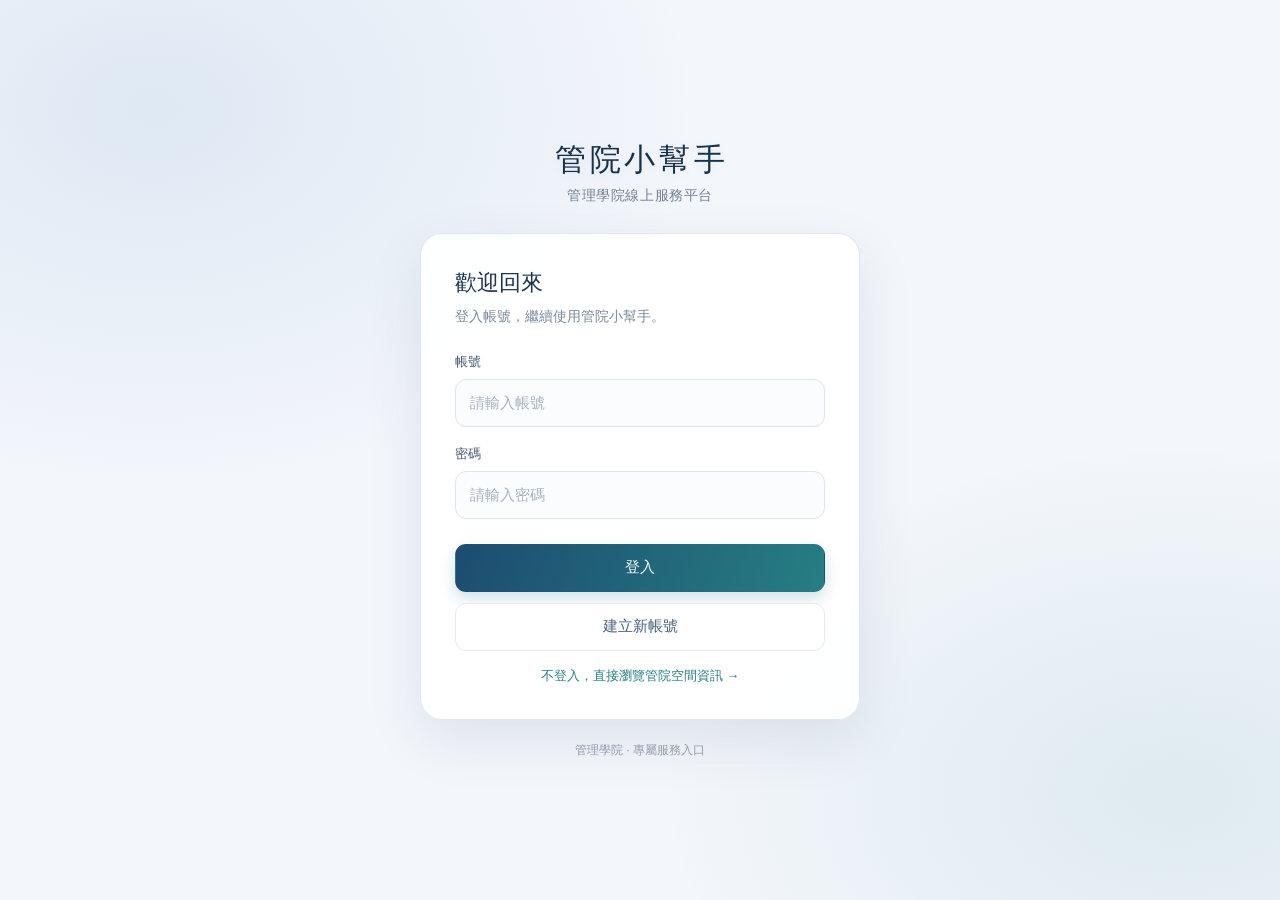
==== frontend/admin_users.html @ d0162469 "三模組資料庫建立" ====
<!doctype html>
<html lang="zh-Hant">
<head>
    <meta charset="UTF-8">
    <title>帳號審核管理 - 管院小幫手</title>
    <style>
        body { font-family: "Noto Sans TC", sans-serif; margin: 0; background: #f3f6fb; color: #17283e; }
        .container { max-width: 960px; margin: 0 auto; padding: 0 20px 40px; }
        .card { background: #fff; padding: 24px; border-radius: 14px; box-shadow: 0 6px 20px rgba(0,0,0,0.06); }
        table { width: 100%; border-collapse: collapse; margin-top: 16px; }
        th, td { padding: 12px; border-bottom: 1px solid #e2e8f0; text-align: left; font-size: 14px; }
        th { background: #f8fafc; color: #475569; }
        .badge { padding: 4px 10px; border-radius: 99px; font-size: 12px; font-weight: 600; }
        .pending { background: #fef3c7; color: #b45309; }
        .approved { background: #dcfce7; color: #15803d; }
        .rejected { background: #fee2e2; color: #b91c1c; }
        button { padding: 6px 12px; border: none; border-radius: 6px; cursor: pointer; font-size: 13px; margin-right: 4px; }
        .btn-approve { background: #16a34a; color: #fff; }
        .btn-reject { background: #dc2626; color: #fff; }
    </style>
</head>
<body>
    <div id="navbar"></div>
    <main class="container">
        <div class="card">
            <h2>帳號註冊審核與權限管理</h2>
            <table>
                <thead>
                    <tr>
                        <th>ID</th>
                        <th>帳號</th>
                        <th>信箱</th>
                        <th>角色</th>
                        <th>審核狀態</th>
                        <th>操作</th>
                    </tr>
                </thead>
                <tbody id="userTableBody"></tbody>
            </table>
        </div>
    </main>

    <script src="js/common.js"></script>
    <script>
        const currentUser = requireLogin();
        if (currentUser && currentUser.role_name !== "Admin") {
            alert("僅管理員可進入此頁面");
            window.location.href = "spaces.html";
        }
        renderNavbar("admin_users");

        async function loadUsers() {
            const res = await fetch(`${API_BASE}/admin/users`);
            const data = await res.json();
            const tbody = document.getElementById("userTableBody");
            tbody.innerHTML = "";

            (data.users || []).forEach(u => {
                const statusText = { pending: "待審核", approved: "已通過", rejected: "已退件" }[u.status] || u.status;
                tbody.innerHTML += `
                    <tr>
                        <td>${u.user_id}</td>
                        <td>${u.username}</td>
                        <td>${u.email}</td>
                        <td>
                            <select id="role_${u.user_id}">
                                <option value="1" ${u.role_id === 1 ? "selected" : ""}>Admin</option>
                                <option value="2" ${u.role_id === 2 ? "selected" : ""}>Teacher</option>
                                <option value="3" ${u.role_id === 3 ? "selected" : ""}>User</option>
                            </select>
                        </td>
                        <td><span class="badge ${u.status}">${statusText}</span></td>
                        <td>
                            <button class="btn-approve" onclick="reviewUser(${u.user_id}, 'approved')">通過</button>
                            <button class="btn-reject" onclick="reviewUser(${u.user_id}, 'rejected')">退件</button>
                        </td>
                    </tr>
                `;
            });
        }

        async function reviewUser(userId, status) {
            const roleId = document.getElementById(`role_${userId}`).value;
            const res = await fetch(`${API_BASE}/admin/users/${userId}/review`, {
                method: "PUT",
                headers: { "Content-Type": "application/json" },
                body: JSON.stringify({ status, role_id: parseInt(roleId, 10) })
            });
            const data = await res.json();
            alert(data.message);
            loadUsers();
        }

        loadUsers();
    </script>
</body>
</html>
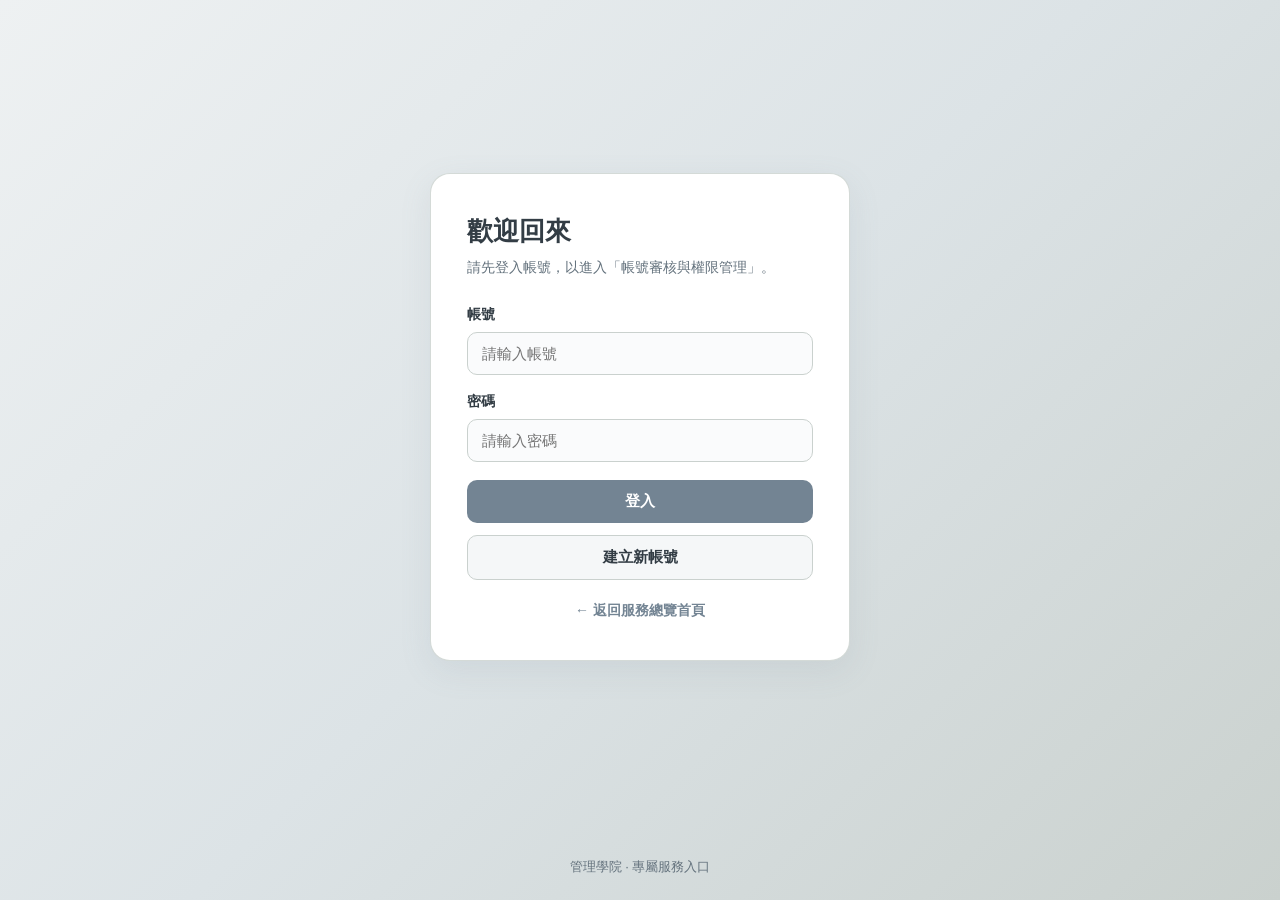
==== commit f1526a82: "改頁面顏色" ====
--- a/frontend/admin_users.html
+++ b/frontend/admin_users.html
@@ -1,97 +1,322 @@
-<!doctype html>
-<html lang="zh-Hant">
+<!DOCTYPE html>
+<html lang="zh-TW">
 <head>
     <meta charset="UTF-8">
-    <title>帳號審核管理 - 管院小幫手</title>
+    <meta name="viewport" content="width=device-width, initial-scale=1.0">
+    <title>帳號審核與權限管理 - 管院小幫手</title>
+    <link rel="stylesheet" href="style.css">
     <style>
-        body { font-family: "Noto Sans TC", sans-serif; margin: 0; background: #f3f6fb; color: #17283e; }
-        .container { max-width: 960px; margin: 0 auto; padding: 0 20px 40px; }
-        .card { background: #fff; padding: 24px; border-radius: 14px; box-shadow: 0 6px 20px rgba(0,0,0,0.06); }
-        table { width: 100%; border-collapse: collapse; margin-top: 16px; }
-        th, td { padding: 12px; border-bottom: 1px solid #e2e8f0; text-align: left; font-size: 14px; }
-        th { background: #f8fafc; color: #475569; }
-        .badge { padding: 4px 10px; border-radius: 99px; font-size: 12px; font-weight: 600; }
-        .pending { background: #fef3c7; color: #b45309; }
-        .approved { background: #dcfce7; color: #15803d; }
-        .rejected { background: #fee2e2; color: #b91c1c; }
-        button { padding: 6px 12px; border: none; border-radius: 6px; cursor: pointer; font-size: 13px; margin-right: 4px; }
-        .btn-approve { background: #16a34a; color: #fff; }
-        .btn-reject { background: #dc2626; color: #fff; }
+        /* 管理員頁面專屬微調（延續全站莫蘭迪灰藍色系） */
+        .filter-bar {
+            display: flex;
+            flex-wrap: wrap;
+            gap: 10px;
+            margin-bottom: 20px;
+        }
+        .filter-btn {
+            background: rgba(255, 255, 255, 0.75);
+            border: 1px solid var(--color-sage-grey);
+            color: var(--text-muted);
+            padding: 8px 16px;
+            border-radius: 999px;
+            font-size: 13px;
+            font-weight: bold;
+            cursor: pointer;
+            transition: all 0.2s;
+        }
+        .filter-btn:hover {
+            background: #ffffff;
+            color: var(--color-primary);
+            border-color: var(--color-mid);
+        }
+        .filter-btn.active {
+            background: var(--color-primary);
+            color: #ffffff;
+            border-color: var(--color-primary);
+        }
+
+        .status-badge {
+            display: inline-block;
+            padding: 4px 10px;
+            border-radius: 999px;
+            font-size: 12px;
+            font-weight: bold;
+        }
+        .status-pending {
+            background: #eef2f4;
+            color: var(--color-primary);
+            border: 1px solid var(--color-mist-blue);
+        }
+        .status-approved {
+            background: #e3ece9;
+            color: #4a6b62;
+            border: 1px solid #bfd1cb;
+        }
+        .status-rejected {
+            background: #f2e8e8;
+            color: #8c5a5a;
+            border: 1px solid #dec7c7;
+        }
+
+        .role-select {
+            padding: 6px 10px;
+            border: 1px solid var(--color-sage-grey);
+            border-radius: 8px;
+            font-size: 13px;
+            color: var(--text-main);
+            background: #fafbfc;
+            outline: none;
+        }
+        .role-select:focus {
+            border-color: var(--color-primary);
+        }
+
+        .action-group {
+            display: flex;
+            gap: 6px;
+            flex-wrap: wrap;
+        }
+        .btn-sm {
+            padding: 6px 12px;
+            border-radius: 8px;
+            font-size: 12px;
+            font-weight: bold;
+            cursor: pointer;
+            border: none;
+            transition: background 0.2s;
+        }
+        .btn-approve {
+            background: var(--color-primary);
+            color: #ffffff;
+        }
+        .btn-approve:hover {
+            background: var(--color-primary-dark);
+        }
+        .btn-reject {
+            background: var(--color-secondary);
+            color: #ffffff;
+        }
+        .btn-reject:hover {
+            background: var(--color-primary);
+        }
+        .btn-delete {
+            background: transparent;
+            border: 1px solid var(--color-mid);
+            color: var(--text-muted);
+        }
+        .btn-delete:hover {
+            background: #f2e8e8;
+            border-color: #dec7c7;
+            color: #8c5a5a;
+        }
+        .self-tag {
+            font-size: 12px;
+            color: var(--text-muted);
+            font-style: italic;
+        }
+        .empty-row {
+            text-align: center;
+            color: var(--text-muted);
+            padding: 32px !important;
+        }
     </style>
 </head>
 <body>
-    <div id="navbar"></div>
+
+    <nav class="navbar">
+        <a href="index.html" class="brand">管院小幫手</a>
+        <div class="nav-right">
+            <span id="welcome-text">載入中...</span>
+            <span class="role-badge">Admin</span>
+            <a href="index.html" class="btn-logout" style="text-decoration: none;">← 返回服務總覽</a>
+            <button class="btn-logout" onclick="logout()">登出</button>
+        </div>
+    </nav>
+
     <main class="container">
-        <div class="card">
-            <h2>帳號註冊審核與權限管理</h2>
+        <div class="header-text">
+            <h1>帳號審核與權限管理</h1>
+            <p>審核新註冊的使用者申請，並指派系統角色權限（Admin / Teacher / User）</p>
+        </div>
+
+        <!-- 狀態篩選列 -->
+        <div class="filter-bar">
+            <button class="filter-btn active" onclick="setFilter('all', this)">全部帳號</button>
+            <button class="filter-btn" onclick="setFilter('pending', this)">待審核 (Pending)</button>
+            <button class="filter-btn" onclick="setFilter('approved', this)">已通過 (Approved)</button>
+            <button class="filter-btn" onclick="setFilter('rejected', this)">已退件 (Rejected)</button>
+        </div>
+
+        <!-- 使用者資料表 -->
+        <div class="table-box">
             <table>
                 <thead>
                     <tr>
                         <th>ID</th>
                         <th>帳號</th>
-                        <th>信箱</th>
-                        <th>角色</th>
+                        <th>學校信箱</th>
+                        <th>指派角色</th>
                         <th>審核狀態</th>
-                        <th>操作</th>
+                        <th>管理操作</th>
                     </tr>
                 </thead>
-                <tbody id="userTableBody"></tbody>
+                <tbody id="users-tbody">
+                    <tr>
+                        <td colspan="6" class="empty-row">資料載入中...</td>
+                    </tr>
+                </tbody>
             </table>
         </div>
     </main>
 
-    <script src="js/common.js"></script>
+    <footer>管理學院 · 專屬服務入口</footer>
+
     <script>
-        const currentUser = requireLogin();
-        if (currentUser && currentUser.role_name !== "Admin") {
-            alert("僅管理員可進入此頁面");
-            window.location.href = "spaces.html";
-        }
-        renderNavbar("admin_users");
-
-        async function loadUsers() {
-            const res = await fetch(`${API_BASE}/admin/users`);
-            const data = await res.json();
-            const tbody = document.getElementById("userTableBody");
-            tbody.innerHTML = "";
-
-            (data.users || []).forEach(u => {
-                const statusText = { pending: "待審核", approved: "已通過", rejected: "已退件" }[u.status] || u.status;
-                tbody.innerHTML += `
+        const API_BASE = 'http://127.0.0.1:5000/api';
+        const currentUser = JSON.parse(localStorage.getItem('user') || 'null');
+
+        // 1. 權限檢查：未登入或非 Admin 導回對應頁面
+        if (!currentUser) {
+            alert('請先登入系統');
+            window.location.href = 'login.html?redirect=admin_users.html';
+        } else if (currentUser.role !== 'Admin' && currentUser.role_id !== 1) {
+            alert('權限不足，僅限管理員進入此頁面');
+            window.location.href = 'index.html';
+        } else {
+            document.getElementById('welcome-text').innerHTML = `您好，<strong>${currentUser.username}</strong>`;
+        }
+
+        let allUsers = [];
+        let currentFilter = 'all';
+
+        // 2. 載入所有使用者清單
+        async function fetchUsers() {
+            try {
+                const res = await fetch(`${API_BASE}/users`);
+                const data = await res.json();
+
+                if (!res.ok) {
+                    alert(data.error || '無法取得使用者清單');
+                    return;
+                }
+
+                allUsers = Array.isArray(data) ? data : (data.users || []);
+                renderTable();
+            } catch (err) {
+                document.getElementById('users-tbody').innerHTML =
+                    '<tr><td colspan="6" class="empty-row">無法連線至後端伺服器，請確認 Flask 是否已啟動。</td></tr>';
+            }
+        }
+
+        function setFilter(status, btnEl) {
+            currentFilter = status;
+            document.querySelectorAll('.filter-btn').forEach(btn => btn.classList.remove('active'));
+            btnEl.classList.add('active');
+            renderTable();
+        }
+
+        function renderTable() {
+            const tbody = document.getElementById('users-tbody');
+            const filtered = currentFilter === 'all'
+                ? allUsers
+                : allUsers.filter(u => u.status === currentFilter);
+
+            if (filtered.length === 0) {
+                tbody.innerHTML = '<tr><td colspan="6" class="empty-row">目前沒有符合條件的帳號資料</td></tr>';
+                return;
+            }
+
+            const statusLabels = {
+                pending: '<span class="status-badge status-pending">待審核</span>',
+                approved: '<span class="status-badge status-approved">已通過</span>',
+                rejected: '<span class="status-badge status-rejected">已退件</span>'
+            };
+
+            tbody.innerHTML = filtered.map(u => {
+                const isSelf = u.id === currentUser.id || u.username === currentUser.username;
+                const roleId = Number(u.role_id) || (u.role === 'Admin' ? 1 : u.role === 'Teacher' ? 2 : 3);
+
+                return `
                     <tr>
-                        <td>${u.user_id}</td>
-                        <td>${u.username}</td>
+                        <td>${u.id}</td>
+                        <td><strong>${u.username}</strong></td>
                         <td>${u.email}</td>
                         <td>
-                            <select id="role_${u.user_id}">
-                                <option value="1" ${u.role_id === 1 ? "selected" : ""}>Admin</option>
-                                <option value="2" ${u.role_id === 2 ? "selected" : ""}>Teacher</option>
-                                <option value="3" ${u.role_id === 3 ? "selected" : ""}>User</option>
+                            <select class="role-select" ${isSelf ? 'disabled' : ''}
+                                onchange="updateUser(${u.id}, '${u.status}', this.value)">
+                                <option value="1" ${roleId === 1 ? 'selected' : ''}>Admin (管理員)</option>
+                                <option value="2" ${roleId === 2 ? 'selected' : ''}>Teacher (教師)</option>
+                                <option value="3" ${roleId === 3 ? 'selected' : ''}>User (學生/一般)</option>
                             </select>
                         </td>
-                        <td><span class="badge ${u.status}">${statusText}</span></td>
+                        <td>${statusLabels[u.status] || u.status}</td>
                         <td>
-                            <button class="btn-approve" onclick="reviewUser(${u.user_id}, 'approved')">通過</button>
-                            <button class="btn-reject" onclick="reviewUser(${u.user_id}, 'rejected')">退件</button>
+                            ${isSelf
+                                ? '<span class="self-tag">目前登入帳號</span>'
+                                : `<div class="action-group">
+                                    <button class="btn-sm btn-approve" onclick="updateUser(${u.id}, 'approved', ${roleId})">通過</button>
+                                    <button class="btn-sm btn-reject" onclick="updateUser(${u.id}, 'rejected', ${roleId})">退件</button>
+                                    <button class="btn-sm btn-delete" onclick="deleteUser(${u.id}, '${u.username}')">刪除</button>
+                                   </div>`
+                            }
                         </td>
                     </tr>
                 `;
-            });
-        }
-
-        async function reviewUser(userId, status) {
-            const roleId = document.getElementById(`role_${userId}`).value;
-            const res = await fetch(`${API_BASE}/admin/users/${userId}/review`, {
-                method: "PUT",
-                headers: { "Content-Type": "application/json" },
-                body: JSON.stringify({ status, role_id: parseInt(roleId, 10) })
-            });
-            const data = await res.json();
-            alert(data.message);
-            loadUsers();
-        }
-
-        loadUsers();
+            }).join('');
+        }
+
+        // 3. 更新帳號審核狀態或角色權限
+        async function updateUser(userId, newStatus, newRoleId) {
+            try {
+                const res = await fetch(`${API_BASE}/users/${userId}`, {
+                    method: 'PUT',
+                    headers: { 'Content-Type': 'application/json' },
+                    body: JSON.stringify({
+                        status: newStatus,
+                        role_id: Number(newRoleId)
+                    })
+                });
+                const data = await res.json();
+
+                if (!res.ok) {
+                    alert(data.error || data.message || '更新失敗');
+                    return;
+                }
+
+                fetchUsers();
+            } catch (err) {
+                alert('伺服器連線異常，更新失敗');
+            }
+        }
+
+        // 4. 刪除帳號
+        async function deleteUser(userId, username) {
+            if (!confirm(`確定要永久刪除帳號「${username}」嗎？此操作無法復原。`)) return;
+
+            try {
+                const res = await fetch(`${API_BASE}/users/${userId}`, {
+                    method: 'DELETE'
+                });
+                const data = await res.json();
+
+                if (!res.ok) {
+                    alert(data.error || data.message || '刪除失敗');
+                    return;
+                }
+
+                fetchUsers();
+            } catch (err) {
+                alert('伺服器連線異常，刪除失敗');
+            }
+        }
+
+        function logout() {
+            localStorage.removeItem('user');
+            window.location.href = 'index.html';
+        }
+
+        // 初始化載入資料
+        fetchUsers();
     </script>
 </body>
 </html>
--- a/frontend/style.css
+++ b/frontend/style.css
@@ -0,0 +1,349 @@
+/* ==========================================
+   管院小幫手 - 全站共用莫蘭迪灰藍主題樣式
+   ========================================== */
+:root {
+    --color-primary: #738493;      /* 深岩灰藍：主按鈕、品牌色 */
+    --color-primary-dark: #5c6b78; /* 深岩灰藍（深）：按鈕 Hover */
+    --color-secondary: #8a9eab;    /* 莫蘭迪灰藍：次要按鈕、表頭 */
+    --color-mid: #a6b2ba;          /* 中淺灰藍：標籤、Focus 邊框 */
+    --color-mist-blue: #b8c2ca;    /* 淺霧霾藍：背景漸層、徽章底色 */
+    --color-sage-grey: #cad1ce;    /* 霧灰綠：分隔線、邊框、背景漸層 */
+
+    --bg-surface: #ffffff;
+    --text-main: #333d45;          /* 與灰藍色系協調的深炭灰文字 */
+    --text-muted: #64727d;
+    --border-light: #dce2e5;
+}
+
+* {
+    box-sizing: border-box;
+    margin: 0;
+    padding: 0;
+    font-family: "Microsoft JhengHei", "PingFang TC", sans-serif;
+}
+
+body {
+    background: linear-gradient(135deg, #eef1f2 0%, #dce3e6 50%, #cad1ce 100%);
+    min-height: 100vh;
+    display: flex;
+    flex-direction: column;
+    color: var(--text-main);
+}
+
+.hidden {
+    display: none !important;
+}
+
+/* ---------- 頂部導覽列 ---------- */
+.navbar {
+    background: rgba(255, 255, 255, 0.92);
+    backdrop-filter: blur(8px);
+    padding: 16px 32px;
+    border-bottom: 1px solid var(--color-sage-grey);
+    box-shadow: 0 2px 12px rgba(115, 132, 147, 0.08);
+    display: flex;
+    justify-content: space-between;
+    align-items: center;
+}
+
+.brand {
+    font-size: 20px;
+    font-weight: bold;
+    color: var(--color-primary);
+    text-decoration: none;
+    letter-spacing: 0.5px;
+}
+
+.nav-right {
+    display: flex;
+    align-items: center;
+    gap: 14px;
+    font-size: 14px;
+    color: var(--text-muted);
+}
+
+.role-badge {
+    background: #e6ecf0;
+    color: var(--color-primary);
+    border: 1px solid var(--color-mist-blue);
+    padding: 4px 12px;
+    border-radius: 999px;
+    font-size: 12px;
+    font-weight: bold;
+}
+
+.btn-nav {
+    background: var(--color-primary);
+    color: #ffffff;
+    border: none;
+    padding: 8px 18px;
+    border-radius: 8px;
+    cursor: pointer;
+    font-size: 14px;
+    font-weight: bold;
+    text-decoration: none;
+    transition: background 0.2s;
+}
+
+.btn-nav:hover {
+    background: var(--color-primary-dark);
+}
+
+.btn-logout {
+    background: transparent;
+    border: 1px solid var(--color-mid);
+    padding: 6px 14px;
+    border-radius: 8px;
+    cursor: pointer;
+    color: var(--text-muted);
+    font-size: 13px;
+    transition: all 0.2s;
+}
+
+.btn-logout:hover {
+    background: #eef2f4;
+    color: var(--color-primary);
+    border-color: var(--color-primary);
+}
+
+/* ---------- 主版面容器與卡片 ---------- */
+.container {
+    max-width: 1020px;
+    width: 100%;
+    margin: 48px auto;
+    padding: 0 24px;
+    flex: 1;
+}
+
+.header-text {
+    margin-bottom: 32px;
+}
+
+.header-text h1 {
+    font-size: 28px;
+    margin-bottom: 8px;
+    color: var(--text-main);
+}
+
+.header-text p {
+    color: var(--text-muted);
+    font-size: 15px;
+}
+
+.grid {
+    display: grid;
+    grid-template-columns: repeat(auto-fit, minmax(280px, 1fr));
+    gap: 24px;
+}
+
+.card {
+    background: var(--bg-surface);
+    border: 1px solid rgba(202, 209, 206, 0.7);
+    border-radius: 18px;
+    padding: 28px;
+    box-shadow: 0 6px 24px rgba(115, 132, 147, 0.08);
+    display: flex;
+    flex-direction: column;
+    justify-content: space-between;
+    transition: transform 0.2s, box-shadow 0.2s;
+}
+
+.card:hover {
+    transform: translateY(-4px);
+    box-shadow: 0 12px 28px rgba(115, 132, 147, 0.15);
+}
+
+.card-tag {
+    display: inline-block;
+    font-size: 12px;
+    color: var(--color-secondary);
+    font-weight: bold;
+    letter-spacing: 0.5px;
+    margin-bottom: 8px;
+}
+
+.card h2 {
+    font-size: 20px;
+    margin-bottom: 12px;
+    color: var(--text-main);
+}
+
+.card p {
+    font-size: 14px;
+    color: var(--text-muted);
+    line-height: 1.65;
+    margin-bottom: 24px;
+}
+
+/* ---------- 按鈕元件 ---------- */
+.btn-enter,
+.btn-primary {
+    display: block;
+    width: 100%;
+    text-align: center;
+    background: var(--color-primary);
+    color: #ffffff;
+    border: none;
+    padding: 12px 16px;
+    border-radius: 10px;
+    font-size: 15px;
+    font-weight: bold;
+    cursor: pointer;
+    text-decoration: none;
+    transition: background 0.2s;
+}
+
+.btn-enter:hover,
+.btn-primary:hover {
+    background: var(--color-primary-dark);
+}
+
+.btn-admin {
+    background: var(--color-secondary);
+}
+
+.btn-admin:hover {
+    background: var(--color-primary);
+}
+
+.btn-secondary {
+    display: block;
+    width: 100%;
+    background: #f5f7f8;
+    color: var(--text-main);
+    border: 1px solid var(--color-sage-grey);
+    padding: 12px 16px;
+    border-radius: 10px;
+    font-size: 15px;
+    font-weight: bold;
+    cursor: pointer;
+    margin-top: 12px;
+    transition: all 0.2s;
+}
+
+.btn-secondary:hover {
+    background: #eaeff1;
+    border-color: var(--color-mid);
+}
+
+/* ---------- 登入 / 註冊表單卡片 ---------- */
+.auth-wrapper {
+    flex: 1;
+    display: flex;
+    justify-content: center;
+    align-items: center;
+    padding: 24px;
+}
+
+.auth-card {
+    background: var(--bg-surface);
+    border: 1px solid rgba(202, 209, 206, 0.8);
+    width: 100%;
+    max-width: 420px;
+    border-radius: 20px;
+    padding: 40px 36px;
+    box-shadow: 0 10px 32px rgba(115, 132, 147, 0.12);
+}
+
+.auth-card h1 {
+    font-size: 26px;
+    margin-bottom: 8px;
+    color: var(--text-main);
+}
+
+.subtitle {
+    font-size: 14px;
+    color: var(--text-muted);
+    margin-bottom: 28px;
+    line-height: 1.5;
+}
+
+.form-group {
+    margin-bottom: 18px;
+}
+
+.form-group label {
+    display: block;
+    font-size: 14px;
+    font-weight: bold;
+    margin-bottom: 8px;
+    color: var(--text-main);
+}
+
+.form-group input,
+.form-group select,
+.form-group textarea {
+    width: 100%;
+    padding: 12px 14px;
+    border: 1px solid var(--color-sage-grey);
+    border-radius: 10px;
+    font-size: 15px;
+    color: var(--text-main);
+    background: #fafbfc;
+    outline: none;
+    transition: border-color 0.2s, box-shadow 0.2s;
+}
+
+.form-group input:focus,
+.form-group select:focus,
+.form-group textarea:focus {
+    border-color: var(--color-primary);
+    background: #ffffff;
+    box-shadow: 0 0 0 3px rgba(166, 178, 186, 0.25);
+}
+
+.back-link {
+    display: block;
+    text-align: center;
+    margin-top: 22px;
+    font-size: 14px;
+    color: var(--color-primary);
+    text-decoration: none;
+    font-weight: bold;
+}
+
+.back-link:hover {
+    text-decoration: underline;
+}
+
+/* ---------- 共用資料表格樣式（供管理員與三模組使用） ---------- */
+.table-box {
+    background: var(--bg-surface);
+    border-radius: 16px;
+    padding: 24px;
+    border: 1px solid var(--border-light);
+    box-shadow: 0 6px 24px rgba(115, 132, 147, 0.08);
+    overflow-x: auto;
+}
+
+table {
+    width: 100%;
+    border-collapse: collapse;
+    font-size: 14px;
+}
+
+th {
+    background: #eef2f4;
+    color: var(--color-primary);
+    font-weight: bold;
+    text-align: left;
+    padding: 12px 14px;
+    border-bottom: 2px solid var(--color-mist-blue);
+}
+
+td {
+    padding: 12px 14px;
+    border-bottom: 1px solid var(--border-light);
+    color: var(--text-main);
+}
+
+tr:hover td {
+    background: #f8fafb;
+}
+
+footer {
+    text-align: center;
+    padding: 24px;
+    color: var(--text-muted);
+    font-size: 13px;
+}
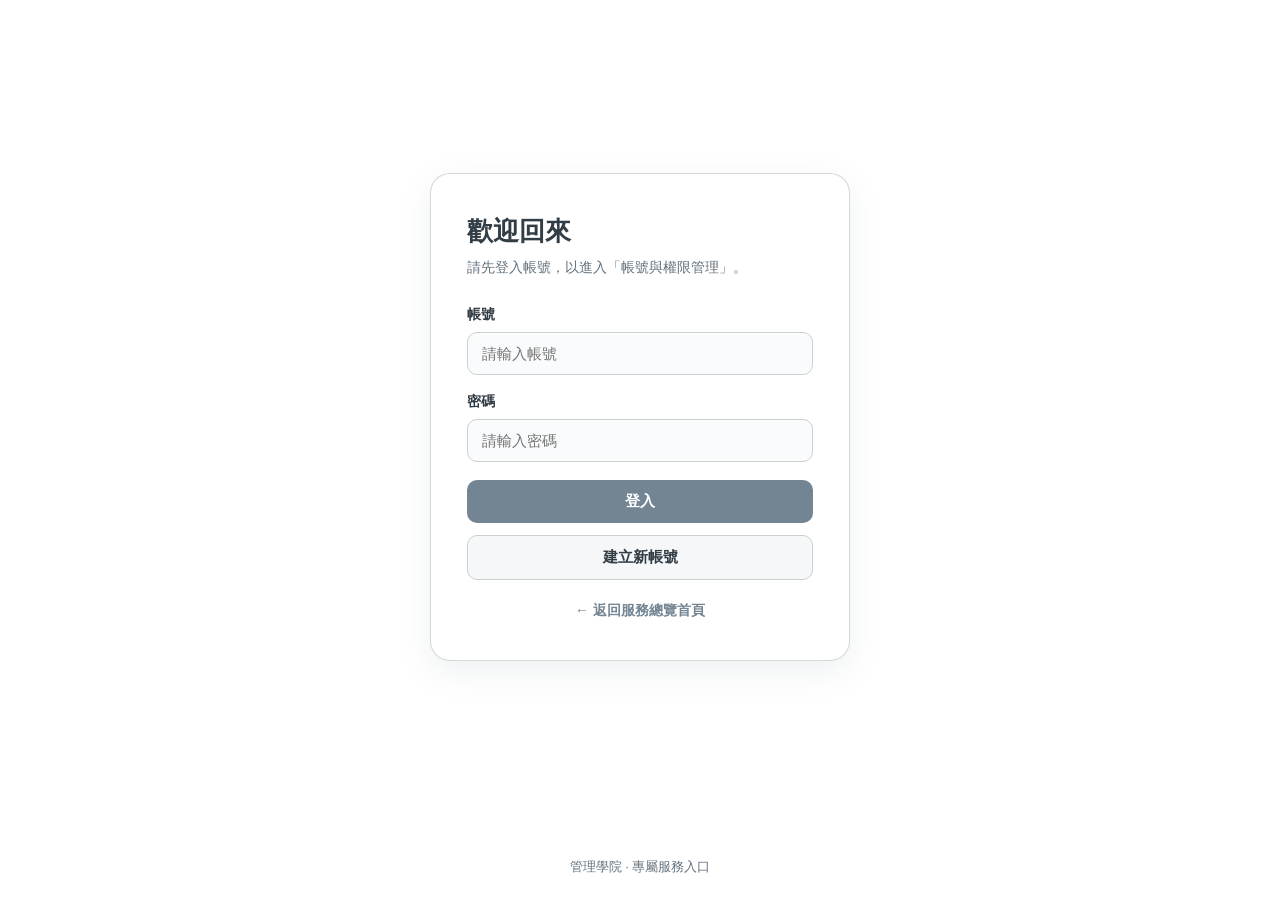
==== commit 8acc4479: "更新Logo圖片" ====
--- a/frontend/admin_users.html
+++ b/frontend/admin_users.html
@@ -3,7 +3,7 @@
 <head>
     <meta charset="UTF-8">
     <meta name="viewport" content="width=device-width, initial-scale=1.0">
-    <title>帳號審核與權限管理 - 管院小幫手</title>
+    <title>帳號與權限管理 - 管院小幫手</title>
     <link rel="stylesheet" href="style.css">
     <style>
         /* 管理員頁面專屬微調（延續全站莫蘭迪灰藍色系） */
@@ -124,7 +124,7 @@
 <body>
 
     <nav class="navbar">
-        <a href="index.html" class="brand">管院小幫手</a>
+        <a href="index.html" class="brand"><img src="photoes/2.png" alt="管院小幫手" class="brand-logo"></a>
         <div class="nav-right">
             <span id="welcome-text">載入中...</span>
             <span class="role-badge">Admin</span>
@@ -135,16 +135,8 @@
 
     <main class="container">
         <div class="header-text">
-            <h1>帳號審核與權限管理</h1>
-            <p>審核新註冊的使用者申請，並指派系統角色權限（Admin / Teacher / User）</p>
-        </div>
-
-        <!-- 狀態篩選列 -->
-        <div class="filter-bar">
-            <button class="filter-btn active" onclick="setFilter('all', this)">全部帳號</button>
-            <button class="filter-btn" onclick="setFilter('pending', this)">待審核 (Pending)</button>
-            <button class="filter-btn" onclick="setFilter('approved', this)">已通過 (Approved)</button>
-            <button class="filter-btn" onclick="setFilter('rejected', this)">已退件 (Rejected)</button>
+            <h1>帳號與權限管理</h1>
+            <p>查看已註冊帳號並指派系統角色權限（Admin / Teacher / User）</p>
         </div>
 
         <!-- 使用者資料表 -->
@@ -156,13 +148,12 @@
                         <th>帳號</th>
                         <th>學校信箱</th>
                         <th>指派角色</th>
-                        <th>審核狀態</th>
                         <th>管理操作</th>
                     </tr>
                 </thead>
                 <tbody id="users-tbody">
                     <tr>
-                        <td colspan="6" class="empty-row">資料載入中...</td>
+                        <td colspan="5" class="empty-row">資料載入中...</td>
                     </tr>
                 </tbody>
             </table>
@@ -187,8 +178,6 @@
         }
 
         let allUsers = [];
-        let currentFilter = 'all';
-
         // 2. 載入所有使用者清單
         async function fetchUsers() {
             try {
@@ -204,59 +193,42 @@
                 renderTable();
             } catch (err) {
                 document.getElementById('users-tbody').innerHTML =
-                    '<tr><td colspan="6" class="empty-row">無法連線至後端伺服器，請確認 Flask 是否已啟動。</td></tr>';
-            }
-        }
-
-        function setFilter(status, btnEl) {
-            currentFilter = status;
-            document.querySelectorAll('.filter-btn').forEach(btn => btn.classList.remove('active'));
-            btnEl.classList.add('active');
-            renderTable();
+                    '<tr><td colspan="5" class="empty-row">無法連線至後端伺服器，請確認 Flask 是否已啟動。</td></tr>';
+            }
         }
 
         function renderTable() {
             const tbody = document.getElementById('users-tbody');
-            const filtered = currentFilter === 'all'
-                ? allUsers
-                : allUsers.filter(u => u.status === currentFilter);
+            const filtered = allUsers;
 
             if (filtered.length === 0) {
-                tbody.innerHTML = '<tr><td colspan="6" class="empty-row">目前沒有符合條件的帳號資料</td></tr>';
+                tbody.innerHTML = '<tr><td colspan="5" class="empty-row">目前沒有符合條件的帳號資料</td></tr>';
                 return;
             }
 
-            const statusLabels = {
-                pending: '<span class="status-badge status-pending">待審核</span>',
-                approved: '<span class="status-badge status-approved">已通過</span>',
-                rejected: '<span class="status-badge status-rejected">已退件</span>'
-            };
-
             tbody.innerHTML = filtered.map(u => {
-                const isSelf = u.id === currentUser.id || u.username === currentUser.username;
+                const userId = u.id ?? u.user_id;
+                const isSelf = userId === currentUser.id || userId === currentUser.user_id || u.username === currentUser.username;
                 const roleId = Number(u.role_id) || (u.role === 'Admin' ? 1 : u.role === 'Teacher' ? 2 : 3);
 
                 return `
                     <tr>
-                        <td>${u.id}</td>
+                        <td>${userId}</td>
                         <td><strong>${u.username}</strong></td>
                         <td>${u.email}</td>
                         <td>
                             <select class="role-select" ${isSelf ? 'disabled' : ''}
-                                onchange="updateUser(${u.id}, '${u.status}', this.value)">
+                                onchange="updateUser(${userId}, this.value)">
                                 <option value="1" ${roleId === 1 ? 'selected' : ''}>Admin (管理員)</option>
                                 <option value="2" ${roleId === 2 ? 'selected' : ''}>Teacher (教師)</option>
                                 <option value="3" ${roleId === 3 ? 'selected' : ''}>User (學生/一般)</option>
                             </select>
                         </td>
-                        <td>${statusLabels[u.status] || u.status}</td>
                         <td>
                             ${isSelf
                                 ? '<span class="self-tag">目前登入帳號</span>'
                                 : `<div class="action-group">
-                                    <button class="btn-sm btn-approve" onclick="updateUser(${u.id}, 'approved', ${roleId})">通過</button>
-                                    <button class="btn-sm btn-reject" onclick="updateUser(${u.id}, 'rejected', ${roleId})">退件</button>
-                                    <button class="btn-sm btn-delete" onclick="deleteUser(${u.id}, '${u.username}')">刪除</button>
+                                    <button class="btn-sm btn-delete" onclick="deleteUser(${userId}, '${u.username}')">刪除</button>
                                    </div>`
                             }
                         </td>
@@ -265,14 +237,13 @@
             }).join('');
         }
 
-        // 3. 更新帳號審核狀態或角色權限
-        async function updateUser(userId, newStatus, newRoleId) {
+        // 3. 更新帳號角色權限
+        async function updateUser(userId, newRoleId) {
             try {
                 const res = await fetch(`${API_BASE}/users/${userId}`, {
                     method: 'PUT',
                     headers: { 'Content-Type': 'application/json' },
                     body: JSON.stringify({
-                        status: newStatus,
                         role_id: Number(newRoleId)
                     })
                 });
--- a/frontend/style.css
+++ b/frontend/style.css
@@ -23,11 +23,34 @@
 }
 
 body {
-    background: linear-gradient(135deg, #eef1f2 0%, #dce3e6 50%, #cad1ce 100%);
+    background: #ffffff;
     min-height: 100vh;
     display: flex;
     flex-direction: column;
     color: var(--text-main);
+}
+
+body.home-page {
+    background: #ffffff;
+}
+
+body.home-page .card-tag {
+    color: #526873;
+}
+
+body.home-page .card p {
+    color: #53646e;
+}
+
+body.home-page footer {
+    width: 100%;
+    margin: 0;
+    padding: 24px;
+    background: #ffffff;
+    color: #465761;
+    font-weight: 600;
+    border-top: 1px solid #edf0f1;
+    box-shadow: none;
 }
 
 .hidden {
@@ -39,19 +62,30 @@
     background: rgba(255, 255, 255, 0.92);
     backdrop-filter: blur(8px);
     padding: 16px 32px;
-    border-bottom: 1px solid var(--color-sage-grey);
-    box-shadow: 0 2px 12px rgba(115, 132, 147, 0.08);
+    border-bottom: 1px solid #edf0f1;
+    box-shadow: none;
     display: flex;
     justify-content: space-between;
     align-items: center;
 }
 
 .brand {
+    display: inline-flex;
+    align-items: center;
     font-size: 20px;
     font-weight: bold;
     color: var(--color-primary);
     text-decoration: none;
     letter-spacing: 0.5px;
+}
+
+.brand-logo {
+    display: block;
+    max-width: 400px;
+    max-height: 70px;
+    width: auto;
+    height: auto;
+    object-fit: contain;
 }
 
 .nav-right {
@@ -108,40 +142,128 @@
 
 /* ---------- 主版面容器與卡片 ---------- */
 .container {
-    max-width: 1020px;
-    width: 100%;
-    margin: 48px auto;
-    padding: 0 24px;
+    max-width: 1180px;
+    width: 100%;
+    margin: 28px auto 48px;
+    padding: 0 32px;
     flex: 1;
+}
+
+.photo-slider {
+    position: relative;
+    width: 100%;
+    margin-bottom: 32px;
+}
+
+.slider-frame {
+    width: 100%;
+    aspect-ratio: 16 / 7;
+    min-height: 260px;
+    max-height: 520px;
+    overflow: hidden;
+    background: #f7f8f8;
+    border-radius: 12px;
+}
+
+.slider-frame img {
+    display: block;
+    width: 100%;
+    height: 100%;
+    object-fit: cover;
+    object-position: center 48%;
+    transition: opacity 180ms ease, transform 600ms ease;
+}
+
+.slider-frame img.is-changing {
+    opacity: 0.25;
+    transform: scale(1.01);
+}
+
+.slider-arrow {
+    position: absolute;
+    top: 50%;
+    width: 42px;
+    height: 42px;
+    margin-top: -21px;
+    border: 1px solid rgba(255, 255, 255, 0.9);
+    border-radius: 50%;
+    background: rgba(32, 47, 57, 0.72);
+    color: #ffffff;
+    font-size: 30px;
+    line-height: 36px;
+    cursor: pointer;
+    backdrop-filter: blur(4px);
+}
+
+.slider-prev {
+    left: 18px;
+}
+
+.slider-next {
+    right: 18px;
+}
+
+.slider-dots {
+    position: absolute;
+    left: 50%;
+    bottom: 14px;
+    display: flex;
+    gap: 8px;
+    transform: translateX(-50%);
+}
+
+.slider-dot {
+    width: 9px;
+    height: 9px;
+    padding: 0;
+    border: 1px solid rgba(255, 255, 255, 0.95);
+    border-radius: 50%;
+    background: rgba(32, 47, 57, 0.46);
+    cursor: pointer;
+    box-shadow: 0 1px 4px rgba(0, 0, 0, 0.18);
+}
+
+.slider-dot.active {
+    width: 24px;
+    border-radius: 999px;
+    background: #ffffff;
 }
 
 .header-text {
     margin-bottom: 32px;
+    padding: 8px 0 20px;
+    border: none;
+    border-radius: 0;
+    background: #ffffff;
+    box-shadow: none;
 }
 
 .header-text h1 {
     font-size: 28px;
     margin-bottom: 8px;
-    color: var(--text-main);
+    color: #26343e;
+    text-shadow: 0 1px 0 rgba(255, 255, 255, 0.9);
 }
 
 .header-text p {
-    color: var(--text-muted);
+    color: #465761;
     font-size: 15px;
+    font-weight: 600;
 }
 
 .grid {
     display: grid;
     grid-template-columns: repeat(auto-fit, minmax(280px, 1fr));
-    gap: 24px;
+    gap: 28px;
 }
 
 .card {
-    background: var(--bg-surface);
-    border: 1px solid rgba(202, 209, 206, 0.7);
-    border-radius: 18px;
-    padding: 28px;
-    box-shadow: 0 6px 24px rgba(115, 132, 147, 0.08);
+    background: #ffffff;
+    border: none;
+    border-top: 2px solid #dfe5e8;
+    border-radius: 0;
+    padding: 24px 4px 8px;
+    box-shadow: none;
     display: flex;
     flex-direction: column;
     justify-content: space-between;
@@ -149,8 +271,9 @@
 }
 
 .card:hover {
-    transform: translateY(-4px);
-    box-shadow: 0 12px 28px rgba(115, 132, 147, 0.15);
+    transform: none;
+    border-top-color: var(--color-primary);
+    box-shadow: none;
 }
 
 .card-tag {
@@ -346,4 +469,45 @@
     padding: 24px;
     color: var(--text-muted);
     font-size: 13px;
+}
+
+@media (max-width: 700px) {
+    .navbar {
+        padding: 12px 16px;
+    }
+
+    .brand-logo {
+        max-width: 260px;
+        max-height: 52px;
+    }
+
+    .container {
+        margin-top: 18px;
+        padding: 0 16px;
+    }
+
+    .slider-frame {
+        aspect-ratio: 4 / 3;
+        min-height: 220px;
+        max-height: 380px;
+        border-radius: 8px;
+    }
+
+    .slider-arrow {
+        width: 38px;
+        height: 38px;
+        margin-top: -19px;
+    }
+
+    .slider-prev {
+        left: 10px;
+    }
+
+    .slider-next {
+        right: 10px;
+    }
+
+    .header-text h1 {
+        font-size: 24px;
+    }
 }
